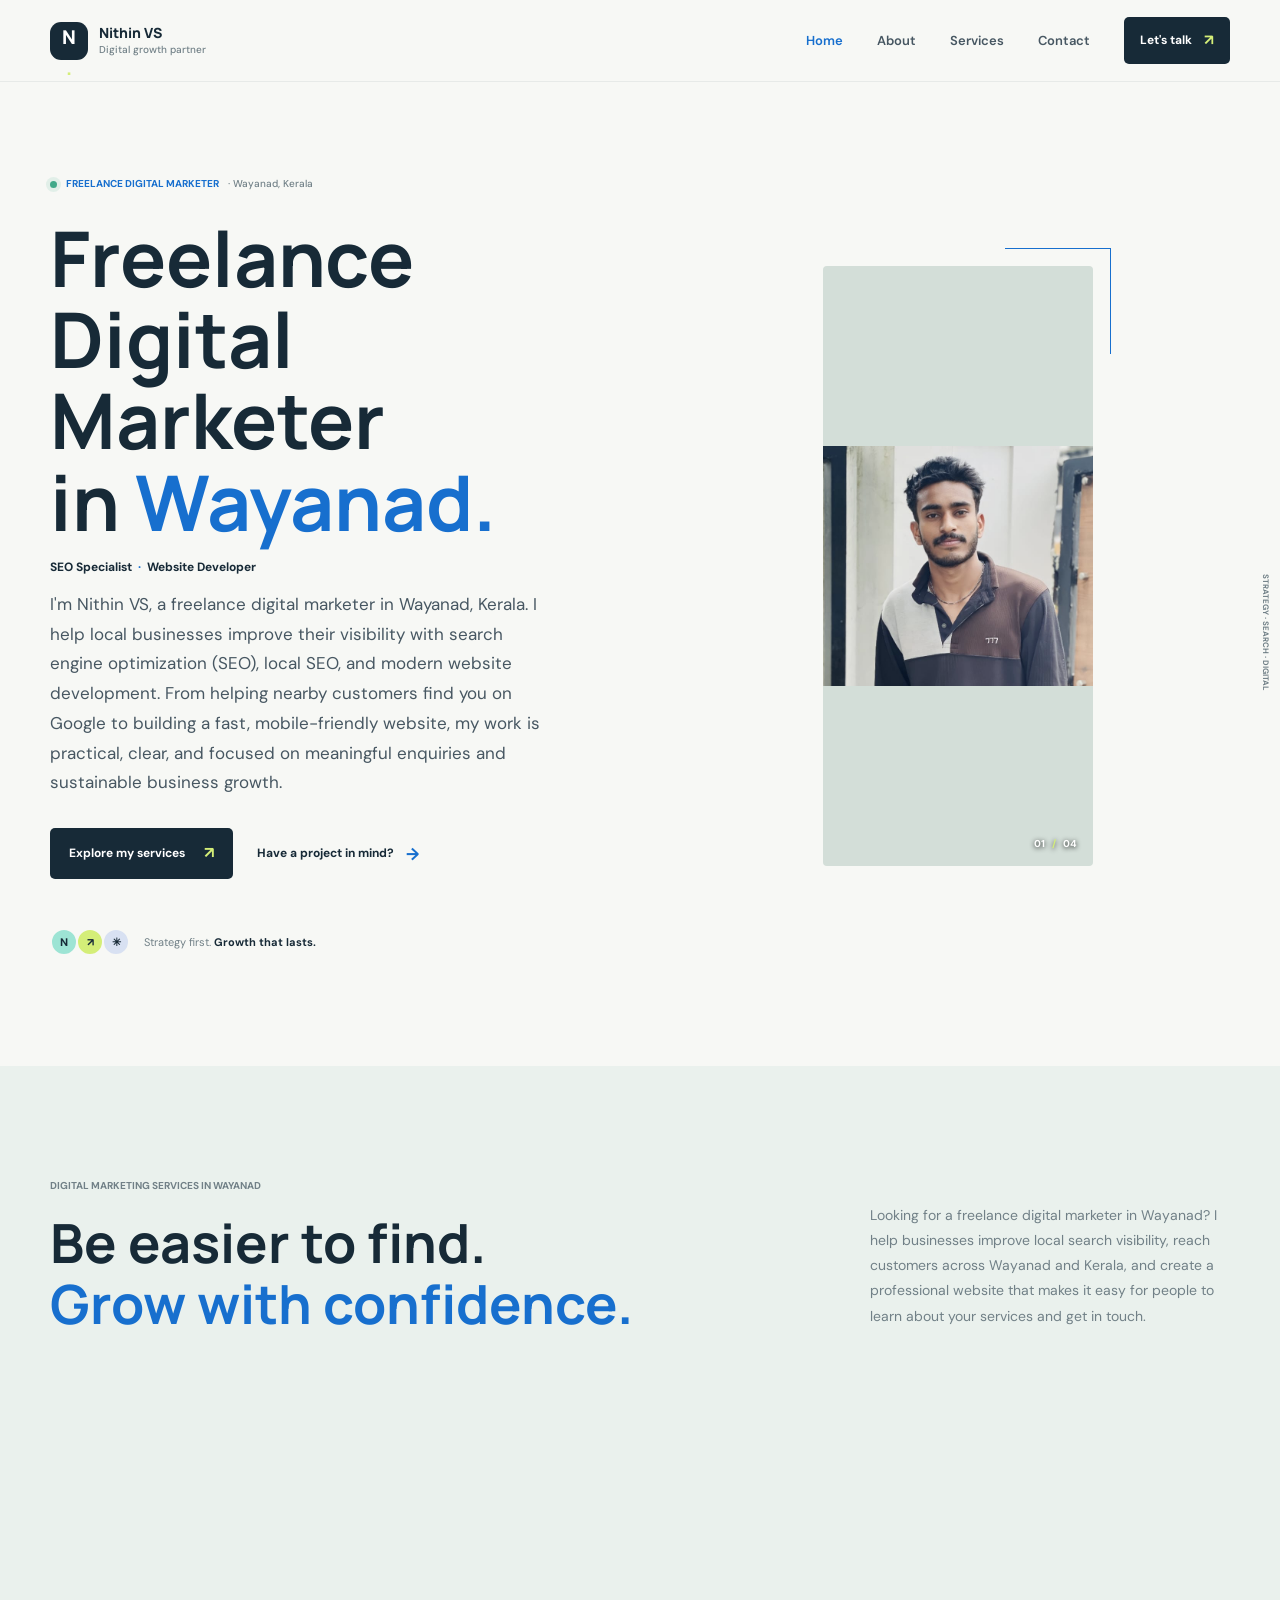
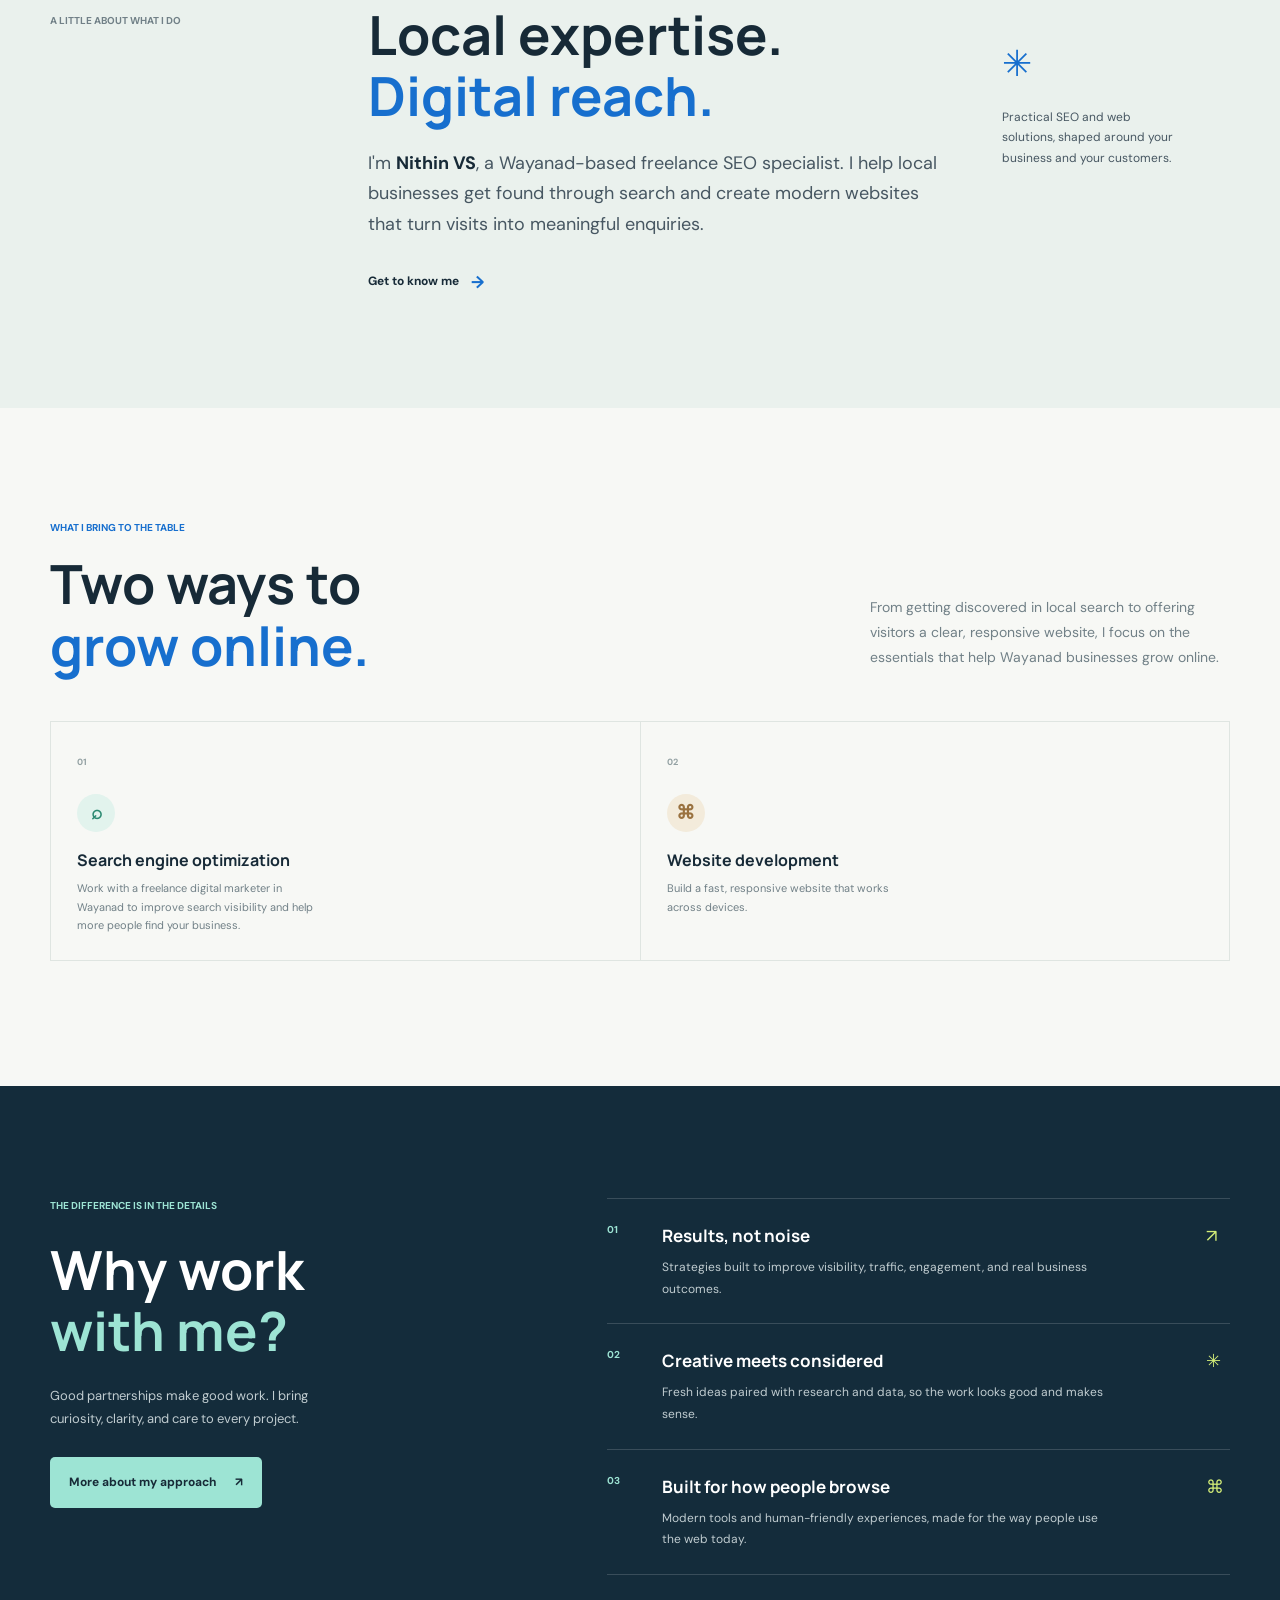
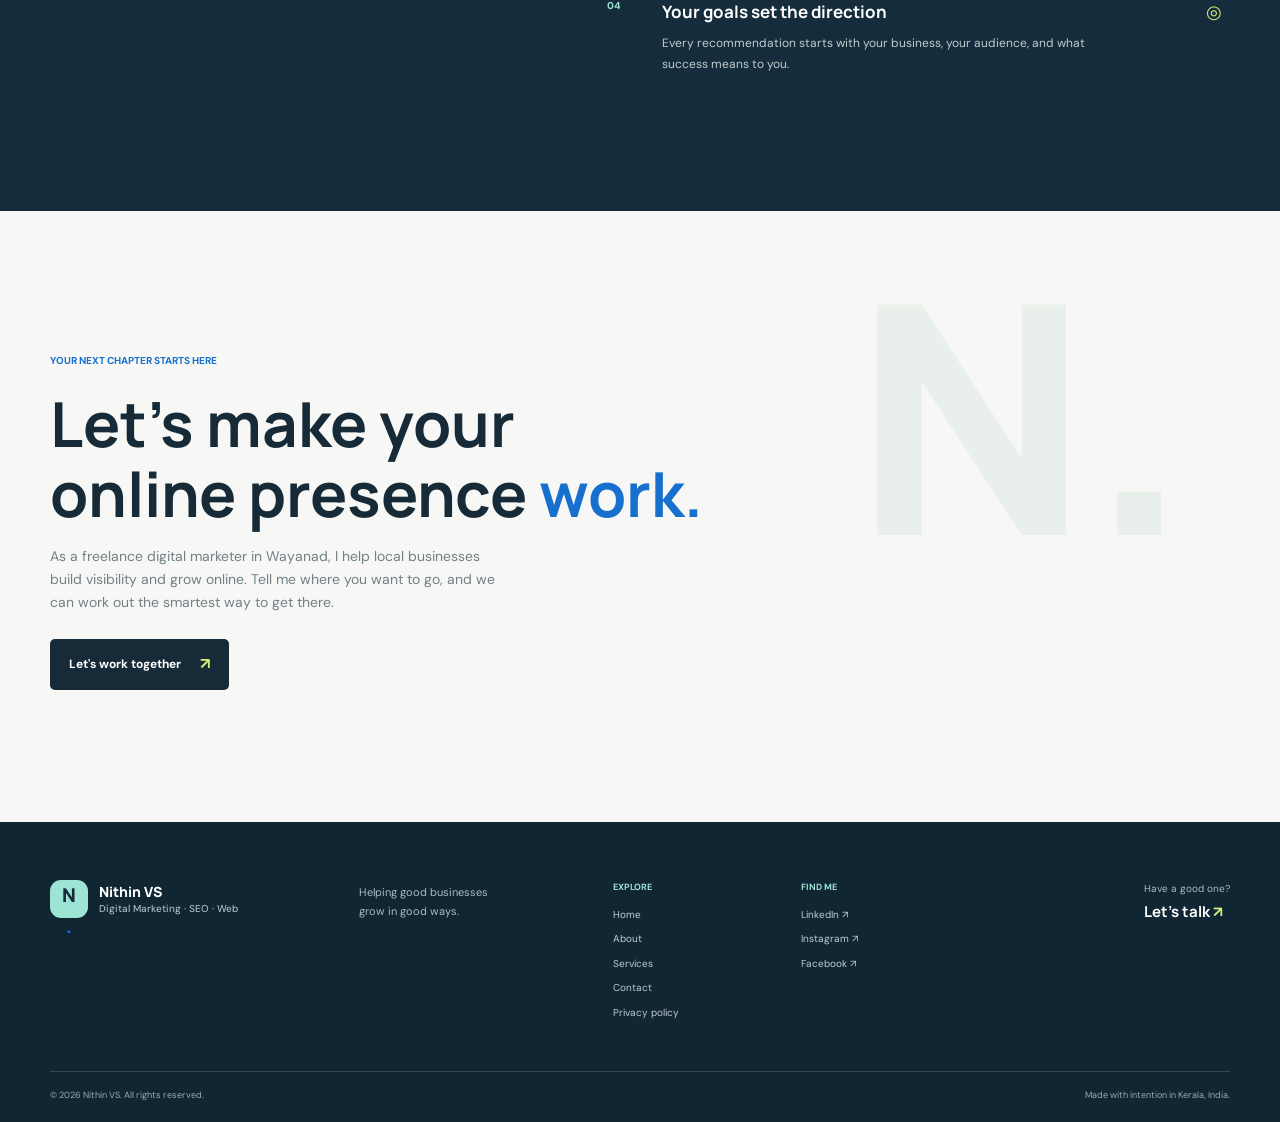
==== index.html @ 1320285b "Add files via upload" ====
<!doctype html>
<html lang="en">
<head>
  <meta name="google-site-verification" content="qTB7R3TXIHYe5iQnul20aMTaOvi-UaPKvjvcyQies5I" />
  <link rel="canonical" href="https://www.nithinvs.com/" />
  <!-- Google tag (gtag.js) -->
<script async src="https://www.googletagmanager.com/gtag/js?id=G-806REWBB2K"></script>
<script>
  window.dataLayer = window.dataLayer || [];
  function gtag(){dataLayer.push(arguments);}
  gtag('js', new Date());

  gtag('config', 'G-806REWBB2K');
</script>
  <meta charset="utf-8">
  <meta name="viewport" content="width=device-width, initial-scale=1">
  <meta name="theme-color" content="#f7f8f5">
  <meta name="description" content="Freelance Digital Marketer in Wayanad, Kerala. Nithin VS helps local businesses grow with SEO, local SEO, and modern website development.">
  <title>Freelance Digital Marketer in Wayanad | Nithin VS</title>
  <meta property="og:type" content="website">
  <meta property="og:title" content="Freelance Digital Marketer in Wayanad | Nithin VS">
  <meta property="og:description" content="SEO, local SEO, and modern website development for businesses in Wayanad, Kerala.">
  <meta property="og:url" content="https://www.nithinvs.com/">
  <link rel="sitemap" type="application/xml" title="Sitemap" href="sitemap.xml">
  <link rel="preconnect" href="https://fonts.googleapis.com">
  <link rel="preconnect" href="https://fonts.gstatic.com" crossorigin>
  <link href="https://fonts.googleapis.com/css2?family=DM+Sans:wght@400;500;600;700&family=Manrope:wght@400;500;600;700;800&display=swap" rel="stylesheet">
  <link rel="stylesheet" href="styles.css">
  <script src="script.js" defer></script>
  <script type="application/ld+json">
    {
      "@context": "https://schema.org",
      "@type": "Person",
      "name": "Nithin VS",
      "jobTitle": "Freelance Digital Marketer, SEO Specialist and Web Developer",
      "url": "https://www.nithinvs.com/",
      "areaServed": [
        {
          "@type": "AdministrativeArea",
          "name": "Wayanad, Kerala"
        },
        {
          "@type": "AdministrativeArea",
          "name": "Kerala"
        }
      ],
      "knowsAbout": [
        "Digital marketing",
        "Search engine optimization",
        "Local SEO",
        "Website development"
      ],
      "address": {
        "@type": "PostalAddress",
        "addressLocality": "Wayanad",
        "addressRegion": "Kerala",
        "addressCountry": "IN"
      }
    }
  </script>
</head>
<body>
  <a class="skip-link" href="#main">Skip to content</a>
  <header class="site-header">
    <a class="brand" href="index.html" aria-label="Nithin VS home"><span class="brand-mark">N<span>.</span></span><span class="brand-name">Nithin VS<small>Digital growth partner</small></span></a>
    <button class="menu-toggle" type="button" aria-expanded="false" aria-controls="primary-nav" aria-label="Open navigation"><span></span><span></span></button>
    <nav class="primary-nav" id="primary-nav" aria-label="Main navigation">
      <a href="index.html" aria-current="page">Home</a><a href="about.html">About</a><a href="services.html">Services</a><a href="contact.html">Contact</a>
      <a class="nav-cta" href="contact.html">Let's talk <span aria-hidden="true">↗</span></a>
    </nav>
  </header>

  <main id="main">
    <section class="hero page-wrap">
      <div class="hero-copy reveal">
        <p class="eyebrow"><span class="status-dot"></span> Freelance digital marketer <span class="eyebrow-location">· Wayanad, Kerala</span></p>
        <h1>Freelance<br>Digital Marketer<br>in <span class="accent-word">Wayanad.</span></h1>
        <p class="hero-specialty">SEO Specialist <span>·</span> Website Developer</p>
        <p class="hero-lede">I'm Nithin VS, a freelance digital marketer in Wayanad, Kerala. I help local businesses improve their visibility with search engine optimization (SEO), local SEO, and modern website development. From helping nearby customers find you on Google to building a fast, mobile-friendly website, my work is practical, clear, and focused on meaningful enquiries and sustainable business growth.</p>
        <div class="hero-actions"><a class="button button-dark" href="services.html">Explore my services <span aria-hidden="true">↗</span></a><a class="text-link" href="contact.html">Have a project in mind? <span aria-hidden="true">→</span></a></div>
        <div class="hero-proof"><div class="avatar-stack" aria-hidden="true"><span>N</span><span>↗</span><span>✳</span></div><p>Strategy first. <strong>Growth that lasts.</strong></p></div>
      </div>
      <div class="hero-visual reveal" aria-label="Portrait photograph of Nithin VS">
        <img src="image.nithin.1.jpeg" alt="Nithin VS, SEO specialist in Wayanad">
        <div class="visual-index">01 <span>/</span> 04</div>
      </div>
      <div class="hero-side-note" aria-hidden="true">STRATEGY · SEARCH · DIGITAL</div>
    </section>

    <section class="intro-section section-pad">
      <div class="page-wrap">
        <div class="section-heading reveal">
          <div>
            <p class="eyebrow eyebrow-dark">Digital marketing services in Wayanad</p>
            <h2>Be easier to find.<br><span class="accent-word">Grow with confidence.</span></h2>
          </div>
          <p>Looking for a freelance digital marketer in Wayanad? I help businesses improve local search visibility, reach customers across Wayanad and Kerala, and create a professional website that makes it easy for people to learn about your services and get in touch.</p>
        </div>
      </div>
    </section>

    <section class="intro-section section-pad">
      <div class="page-wrap intro-grid reveal"><p class="eyebrow eyebrow-dark">A little about what I do</p><div><h2>Local expertise.<br><span class="accent-word">Digital reach.</span></h2><p class="body-large">I'm <strong>Nithin VS</strong>, a Wayanad-based freelance SEO specialist. I help local businesses get found through search and create modern websites that turn visits into meaningful enquiries.</p><a class="text-link" href="about.html">Get to know me <span aria-hidden="true">→</span></a></div><div class="intro-aside"><span class="aside-symbol" aria-hidden="true">✳</span><p>Practical SEO and web solutions, shaped around your business and your customers.</p></div></div>
    </section>

    <section class="expertise-section section-pad page-wrap">
      <div class="section-heading reveal"><div><p class="eyebrow">What I bring to the table</p><h2>Two ways to<br><span class="accent-word">grow online.</span></h2></div><p>From getting discovered in local search to offering visitors a clear, responsive website, I focus on the essentials that help Wayanad businesses grow online.</p></div>
      <div class="expertise-grid">
        <a class="expertise-card reveal" href="services.html#seo"><span class="card-number">01</span><span class="service-icon icon-search" aria-hidden="true">⌕</span><h3>Search engine optimization</h3><p>Work with a freelance digital marketer in Wayanad to improve search visibility and help more people find your business.</p><span class="card-arrow" aria-hidden="true">↗</span></a>
        <a class="expertise-card reveal" href="services.html#web-development"><span class="card-number">02</span><span class="service-icon icon-web" aria-hidden="true">⌘</span><h3>Website development</h3><p>Build a fast, responsive website that works across devices.</p><span class="card-arrow" aria-hidden="true">↗</span></a>
      </div>
    </section>

    <section class="approach-band section-pad"><div class="page-wrap approach-grid"><div class="approach-intro reveal"><p class="eyebrow eyebrow-light">The difference is in the details</p><h2>Why work<br><span>with me?</span></h2><p>Good partnerships make good work. I bring curiosity, clarity, and care to every project.</p><a class="button button-light" href="about.html">More about my approach <span aria-hidden="true">↗</span></a></div><div class="values-list"><article class="value-row reveal"><span class="value-marker">01</span><div><h3>Results, not noise</h3><p>Strategies built to improve visibility, traffic, engagement, and real business outcomes.</p></div><span class="value-spark" aria-hidden="true">↗</span></article><article class="value-row reveal"><span class="value-marker">02</span><div><h3>Creative meets considered</h3><p>Fresh ideas paired with research and data, so the work looks good and makes sense.</p></div><span class="value-spark" aria-hidden="true">✳</span></article><article class="value-row reveal"><span class="value-marker">03</span><div><h3>Built for how people browse</h3><p>Modern tools and human-friendly experiences, made for the way people use the web today.</p></div><span class="value-spark" aria-hidden="true">⌘</span></article><article class="value-row reveal"><span class="value-marker">04</span><div><h3>Your goals set the direction</h3><p>Every recommendation starts with your business, your audience, and what success means to you.</p></div><span class="value-spark" aria-hidden="true">◎</span></article></div></div></section>

    <section class="closing-cta section-pad"><div class="page-wrap closing-inner reveal"><p class="eyebrow">Your next chapter starts here</p><h2>Let's make your<br>online presence <span class="accent-word">work.</span></h2><p>As a freelance digital marketer in Wayanad, I help local businesses build visibility and grow online. Tell me where you want to go, and we can work out the smartest way to get there.</p><a class="button button-dark" href="contact.html">Let's work together <span aria-hidden="true">↗</span></a><span class="cta-decoration" aria-hidden="true">N.</span></div></section>
  </main>

  <footer class="site-footer"><div class="page-wrap footer-main"><a class="brand brand-footer" href="index.html"><span class="brand-mark">N<span>.</span></span><span class="brand-name">Nithin VS<small>Digital Marketing · SEO · Web</small></span></a><p class="footer-note">Helping good businesses<br>grow in good ways.</p><div class="footer-links"><span class="footer-label">Explore</span><a href="index.html">Home</a><a href="about.html">About</a><a href="services.html">Services</a><a href="contact.html">Contact</a><a href="privacy.html">Privacy policy</a></div><div class="footer-links"><span class="footer-label">Find me</span><a href="https://www.linkedin.com/in/nithin-vs-/" target="_blank" rel="noopener noreferrer">LinkedIn ↗</a><a href="https://www.instagram.com/" target="_blank" rel="noopener noreferrer">Instagram ↗</a><a href="https://www.facebook.com/" target="_blank" rel="noopener noreferrer">Facebook ↗</a></div><a class="footer-contact" href="contact.html">Have a good one?<br><strong>Let's talk <span aria-hidden="true">↗</span></strong></a></div><div class="page-wrap footer-bottom"><span>© 2026 Nithin VS. All rights reserved.</span><span>Made with intention in Kerala, India.</span></div></footer>
</body>
</html>
---- styles.css ----
:root {
  color-scheme: light;
  --ink: #172a37;
  --ink-soft: #475762;
  --muted: #718087;
  --paper: #f7f8f5;
  --white: #fff;
  --line: #dfe5e1;
  --blue: #176fce;
  --cyan: #9de4d4;
  --lime: #d4ee78;
  --navy: #142c3b;
  --font-display: 'Manrope', 'DM Sans', sans-serif;
  --font-body: 'DM Sans', 'Manrope', sans-serif;
  --wrap: 1180px;
}

* { box-sizing: border-box; }
html { scroll-behavior: smooth; scroll-padding-top: 88px; }
body { margin: 0; background: var(--paper); color: var(--ink); font-family: var(--font-body); font-size: 16px; line-height: 1.65; -webkit-font-smoothing: antialiased; }
body, button, input, select, textarea { font-family: var(--font-body); }
img { display: block; max-width: 100%; }
a { color: inherit; text-decoration: none; }
button, input, select, textarea { font: inherit; }
::selection { background: var(--cyan); color: var(--ink); }
.page-wrap { width: min(var(--wrap), calc(100% - 64px)); margin-inline: auto; }
.section-pad { padding-block: 112px; }
.skip-link { position: absolute; z-index: 20; left: 16px; top: -60px; padding: 10px 14px; background: var(--ink); color: var(--white); }
.skip-link:focus { top: 12px; }

.site-header { height: 82px; padding-inline: max(32px, calc((100vw - var(--wrap)) / 2)); display: flex; align-items: center; justify-content: space-between; position: sticky; inset-block-start: 0; z-index: 10; background: rgb(247 248 245 / 94%); border-bottom: 1px solid rgb(23 42 55 / 7%); backdrop-filter: blur(14px); }
.brand { display: inline-flex; align-items: center; gap: 11px; }
.brand-mark { width: 38px; height: 38px; display: grid; place-items: center; border-radius: 11px; background: var(--ink); color: var(--white); font-family: var(--font-display); font-size: 19px; font-weight: 800; letter-spacing: 0; }
.brand-mark span { color: var(--lime); }
.brand-name { display: grid; font-family: var(--font-display); font-weight: 800; font-size: 14px; line-height: 1.35; }
.brand-name small { color: var(--muted); font-family: var(--font-body); font-size: 10px; font-weight: 500; }
.primary-nav { display: flex; align-items: center; gap: 34px; }
.primary-nav > a:not(.nav-cta) { font-size: 13px; font-weight: 600; color: var(--ink-soft); transition: color .2s ease; }
.primary-nav > a:not(.nav-cta):hover, .primary-nav > a[aria-current="page"] { color: var(--blue); }
.nav-cta { display: inline-flex; align-items: center; gap: 12px; padding: 11px 16px; color: var(--white); background: var(--ink); border-radius: 5px; font-size: 12px; font-weight: 700; transition: background .2s ease, transform .2s ease; }
.nav-cta:hover, .button-dark:hover { background: #245471; transform: translateY(-2px); }
.nav-cta span { color: var(--lime); font-size: 15px; }
.menu-toggle { display: none; }

.hero { min-height: 650px; padding-block: 72px 88px; position: relative; display: grid; grid-template-columns: 1.03fr .97fr; align-items: center; gap: 58px; }
.hero-copy { padding-block: 22px; }
.hero-copy h1 .accent-word { display: inline-block; }
.eyebrow { margin: 0 0 24px; display: flex; align-items: center; gap: 9px; color: var(--blue); font-size: 10px; font-weight: 700; text-transform: uppercase; letter-spacing: 0; }
.eyebrow-dark { color: var(--muted); }
.eyebrow-light { color: var(--cyan); }
.status-dot { display: inline-block; width: 7px; height: 7px; border-radius: 50%; background: #41a989; box-shadow: 0 0 0 4px rgb(65 169 137 / 12%); }
.eyebrow-location { color: var(--muted); font-weight: 500; text-transform: none; }
.hero-specialty { margin: -10px 0 12px; color: var(--ink); font-size: 12px; font-weight: 700; }
.hero-specialty span { padding-inline: 3px; color: var(--blue); }
h1, h2, h3, h4, p { margin-top: 0; }
h1, h2, h3 { font-family: var(--font-display); letter-spacing: 0; }
h1 { max-width: 650px; margin-bottom: 26px; font-size: clamp(52px, 6vw, 82px); font-weight: 700; line-height: 1.06; }
.accent-word { color: var(--blue); }
.hero-lede { max-width: 490px; margin-bottom: 30px; color: var(--ink-soft); font-size: 17px; line-height: 1.75; }
.hero-actions { display: flex; align-items: center; flex-wrap: wrap; gap: 24px; }
.button { display: inline-flex; min-height: 51px; padding: 0 19px; justify-content: center; align-items: center; gap: 19px; border: 0; border-radius: 5px; font-size: 12px; font-weight: 700; transition: background .2s ease, color .2s ease, transform .2s ease; cursor: pointer; }
.button-dark { color: var(--white); background: var(--ink); }
.button-dark span { color: var(--lime); font-size: 16px; }
.button-light { color: var(--ink); background: var(--cyan); }
.button-light:hover { background: var(--white); transform: translateY(-2px); }
.text-link { display: inline-flex; gap: 12px; align-items: center; color: var(--ink); font-size: 12px; font-weight: 700; }
.text-link span { color: var(--blue); font-size: 17px; transition: transform .2s ease; }
.text-link:hover span { transform: translateX(4px); }
.hero-proof { margin-top: 49px; display: flex; align-items: center; gap: 14px; }
.avatar-stack { display: flex; padding-left: 2px; }
.avatar-stack span { width: 28px; height: 28px; margin-left: -2px; display: grid; place-items: center; border: 2px solid var(--paper); border-radius: 50%; background: var(--cyan); color: var(--ink); font-size: 11px; font-weight: 800; }
.avatar-stack span:nth-child(2) { background: var(--lime); }
.avatar-stack span:nth-child(3) { background: #d8e1f2; }
.hero-proof p { margin: 0; color: var(--muted); font-size: 11px; }
.hero-proof strong { color: var(--ink); }
.hero-visual { width: min(100%, 270px); aspect-ratio: 9 / 20; justify-self: center; position: relative; overflow: visible; border-radius: 4px; background: #d3ded8; }
.hero-visual::before { content: ''; position: absolute; z-index: 1; top: -18px; right: -18px; width: 105px; height: 105px; border-top: 1px solid var(--blue); border-right: 1px solid var(--blue); }
.hero-visual img { width: 100%; height: 100%; object-fit: contain; object-position: center; border-radius: 4px; filter: saturate(.78); }
.visual-label { position: absolute; left: -27px; bottom: 36px; display: flex; align-items: center; gap: 13px; padding: 16px 19px; background: var(--white); box-shadow: 0 12px 32px rgb(23 42 55 / 10%); font-size: 11px; font-weight: 600; line-height: 1.45; }
.label-icon { width: 31px; height: 31px; display: grid; place-items: center; background: var(--lime); border-radius: 50%; color: var(--ink); font-size: 18px; }
.visual-index { position: absolute; right: 16px; bottom: 14px; color: var(--white); font-size: 10px; font-weight: 700; text-shadow: 0 1px 5px #000; }
.visual-index span { padding-inline: 5px; color: var(--lime); }
.hero-side-note { position: absolute; right: -35px; top: 50%; transform: translate(100%, -50%) rotate(90deg); transform-origin: left center; color: var(--muted); font-size: 8px; font-weight: 700; letter-spacing: 0; }
.intro-section { background: #eaf1ed; }
.intro-grid { display: grid; grid-template-columns: .75fr 1.65fr .65fr; gap: 54px; align-items: start; }
.intro-grid .eyebrow { margin-top: 9px; }
.intro-grid h2, .section-heading h2, .approach-intro h2, .closing-inner h2, .skills-intro h2, .contact-details h2 { margin-bottom: 21px; font-size: clamp(34px, 4.3vw, 54px); font-weight: 700; line-height: 1.14; }
.body-large { max-width: 630px; color: var(--ink-soft); font-size: 18px; line-height: 1.7; }
.body-large strong { color: var(--ink); }
.intro-grid .text-link { margin-top: 10px; }
.intro-aside { padding-top: 30px; }
.aside-symbol { color: var(--blue); font-size: 36px; }
.intro-aside p { max-width: 180px; margin-top: 14px; color: var(--ink-soft); font-size: 12px; line-height: 1.7; }
.expertise-section { padding-block: 112px 125px; }
.section-heading { margin-bottom: 45px; display: flex; justify-content: space-between; align-items: end; gap: 40px; }
.section-heading .eyebrow { margin-bottom: 17px; }
.section-heading h2 { margin-bottom: 0; }
.section-heading > p { max-width: 360px; margin: 0 0 6px; color: var(--muted); font-size: 14px; line-height: 1.8; }
.expertise-grid { display: grid; grid-template-columns: repeat(2, 1fr); border-top: 1px solid var(--line); border-left: 1px solid var(--line); }
.expertise-card { min-height: 230px; padding: 25px 26px; position: relative; border-right: 1px solid var(--line); border-bottom: 1px solid var(--line); transition: background .22s ease, transform .22s ease; }
.expertise-card:hover { z-index: 1; background: var(--white); transform: translateY(-3px); }
.card-number, .service-detail-number { color: #93a1a3; font-size: 9px; font-weight: 700; }
.service-icon { width: 38px; height: 38px; display: grid; place-items: center; border-radius: 50%; font-size: 19px; font-weight: 600; }
.expertise-card .service-icon { margin-top: 20px; }
.icon-chart { background: #e1edfb; color: #286bbc; }
.icon-search { background: #e2f3ed; color: #2c8a72; }
.icon-web { background: #f3ebdb; color: #9a7240; }
.icon-social { background: #f5e8e1; color: #c86b48; }
.icon-content { background: #eae7f4; color: #6e61a1; }
.icon-brand { background: #eaf0d7; color: #658035; }
.expertise-card h3 { margin: 15px 0 6px; font-size: 16px; }
.expertise-card p { max-width: 240px; margin: 0; color: var(--muted); font-size: 11px; line-height: 1.7; }
.card-arrow { position: absolute; right: 24px; bottom: 22px; color: var(--blue); font-size: 16px; opacity: 0; transition: opacity .2s ease, transform .2s ease; }
.expertise-card:hover .card-arrow { opacity: 1; transform: translate(2px, -2px); }

.approach-band { background: var(--navy); color: var(--white); }
.approach-grid { display: grid; grid-template-columns: .83fr 1.17fr; gap: 115px; }
.approach-intro { align-self: start; position: sticky; top: 125px; }
.approach-intro h2 { margin-bottom: 22px; }
.approach-intro h2 span { color: var(--cyan); }
.approach-intro > p:not(.eyebrow) { max-width: 310px; margin-bottom: 27px; color: #c0ccd0; font-size: 13px; line-height: 1.8; }
.value-row { min-height: 124px; display: grid; grid-template-columns: 39px 1fr 24px; gap: 16px; align-items: start; padding-block: 23px; border-top: 1px solid rgb(255 255 255 / 16%); }
.value-marker { color: var(--cyan); font-size: 10px; font-weight: 700; }
.value-row h3 { margin: 0 0 7px; font-size: 17px; }
.value-row p { max-width: 450px; margin: 0; color: #c0ccd0; font-size: 12px; line-height: 1.8; }
.value-spark { color: var(--lime); font-size: 18px; }
.closing-cta { overflow: hidden; }
.closing-inner { position: relative; padding-block: 30px 20px; }
.closing-inner .eyebrow { margin-bottom: 19px; }
.closing-inner h2 { margin-bottom: 15px; font-size: clamp(40px, 5vw, 62px); }
.closing-inner > p:not(.eyebrow) { max-width: 460px; margin-bottom: 25px; color: var(--muted); font-size: 14px; }
.cta-decoration { position: absolute; top: -70px; right: 40px; color: #e9efea; font-family: var(--font-display); font-size: clamp(160px, 26vw, 320px); font-weight: 800; line-height: 1; pointer-events: none; }
.closing-inner > *:not(.cta-decoration) { position: relative; z-index: 1; }

.page-hero { min-height: 398px; padding-block: 92px 82px; display: flex; align-items: center; justify-content: space-between; }
.page-hero-copy { max-width: 720px; }
.page-hero h1 { margin-bottom: 21px; font-size: clamp(48px, 6vw, 74px); }
.page-hero .hero-lede { max-width: 575px; margin-bottom: 0; font-size: 16px; }
.page-hero-stamp { width: 176px; height: 176px; flex: 0 0 176px; margin-right: 48px; display: flex; flex-direction: column; align-items: center; justify-content: center; border: 1px solid #c5d2ce; border-radius: 50%; transform: rotate(5deg); }
.page-hero-stamp > span { color: var(--blue); font-size: 23px; }
.page-hero-stamp p { margin: 9px 0 0; color: var(--muted); font-size: 11px; line-height: 1.5; text-align: center; }
.page-hero-stamp strong { color: var(--ink); }
.about-story { background: #eaf1ed; }
.story-grid { display: grid; grid-template-columns: .7fr 1.5fr .8fr; gap: 55px; align-items: start; }
.story-grid > .eyebrow { margin-top: 10px; }
.story-copy h2 { margin-bottom: 22px; font-size: 37px; }
.story-copy .body-large { font-size: 17px; }
.story-copy > p:not(.body-large) { max-width: 600px; color: var(--ink-soft); font-size: 14px; line-height: 1.9; }
.story-copy .text-link { margin-top: 5px; }
.story-aside { margin-top: 45px; padding: 27px 24px 23px; background: var(--white); }
.aside-quote-mark { color: var(--blue); font-family: var(--font-display); font-size: 42px; line-height: 1; }
.story-aside p { margin: 7px 0 18px; font-family: var(--font-display); font-size: 16px; font-weight: 600; line-height: 1.6; }
.aside-signoff { color: var(--ink); font-size: 10px; font-weight: 700; }
.aside-signoff span { color: var(--muted); font-weight: 400; }
.skills-grid { display: grid; grid-template-columns: .75fr 1.25fr; gap: 100px; }
.skills-intro h2 { font-size: clamp(36px, 4vw, 49px); }
.skills-intro > p:last-child { max-width: 270px; color: var(--muted); font-size: 13px; }
.skill-row { margin-bottom: 21px; }
.skill-row > div:first-child { margin-bottom: 8px; display: flex; justify-content: space-between; gap: 16px; font-size: 12px; font-weight: 700; }
.skill-row > div:first-child span:last-child { color: var(--muted); font-size: 9px; font-weight: 500; text-transform: uppercase; }
.skill-track { height: 5px; overflow: hidden; background: #e4e9e5; border-radius: 5px; }
.skill-track span { width: var(--skill); height: 100%; display: block; background: linear-gradient(90deg, var(--blue), #5aa8c8); border-radius: inherit; transform-origin: left; animation: grow-bar .9s ease-out both; }
.process-section { padding-top: 25px; }
.process-grid { display: grid; grid-template-columns: repeat(4, 1fr); border-top: 1px solid var(--line); }
.process-step { padding: 23px 24px 10px 0; position: relative; }
.process-step + .process-step { padding-left: 23px; border-left: 1px solid var(--line); }
.process-step > span { color: var(--blue); font-size: 10px; font-weight: 700; }
.process-icon { width: 42px; height: 42px; margin-block: 23px 18px; display: grid; place-items: center; background: #e8f1ed; border-radius: 50%; color: var(--blue); font-size: 20px; }
.process-step h3 { margin-bottom: 8px; font-size: 17px; }
.process-step p { max-width: 230px; margin: 0; color: var(--muted); font-size: 11px; line-height: 1.8; }

.services-list { background: #f0f3ef; }
.service-detail { min-height: 265px; padding: 27px 0 32px; display: grid; grid-template-columns: .52fr 1fr .86fr; gap: 48px; border-top: 1px solid #d7dfda; scroll-margin-top: 95px; }
.service-detail:last-child { border-bottom: 1px solid #d7dfda; }
.service-detail-top { display: flex; align-items: flex-start; gap: 20px; }
.service-detail-top .service-icon { width: 47px; height: 47px; font-size: 23px; }
.service-detail-number { margin-top: 15px; }
.service-detail-copy h3 { margin: 0 0 13px; font-size: 25px; line-height: 1.25; }
.service-detail-copy p { max-width: 430px; margin-bottom: 17px; color: var(--ink-soft); font-size: 12px; line-height: 1.8; }
.service-detail-copy .text-link { font-size: 11px; }
.service-detail-list h4 { margin: 4px 0 13px; font-size: 11px; }
.service-detail-list ul { margin: 0; padding: 0; display: grid; grid-template-columns: 1fr 1fr; gap: 8px 15px; list-style: none; }
.service-detail-list li { color: var(--ink-soft); font-size: 10px; }
.service-detail-list li::before { content: '+'; margin-right: 7px; color: var(--blue); font-size: 12px; }

.contact-hero { min-height: 374px; }
.contact-grid { display: grid; grid-template-columns: .78fr 1.22fr; gap: 105px; align-items: start; }
.contact-details h2 { font-size: clamp(36px, 4.2vw, 50px); }
.contact-intro { max-width: 370px; margin-bottom: 32px; color: var(--muted); font-size: 13px; }
.contact-item { margin-bottom: 18px; display: flex; gap: 13px; align-items: center; }
.contact-item-icon { width: 36px; height: 36px; flex: 0 0 36px; display: grid; place-items: center; background: #e7f0ec; border-radius: 50%; color: var(--blue); font-size: 15px; }
.contact-item > div { display: grid; gap: 1px; }
.contact-item > div > span { color: var(--muted); font-size: 9px; text-transform: uppercase; }
.contact-item a, .contact-item p { margin: 0; font-size: 12px; font-weight: 600; }
.contact-item a:hover { color: var(--blue); }
.contact-placeholder-note { max-width: 300px; margin-top: 25px; color: var(--muted); font-size: 10px; line-height: 1.6; }
.contact-form { padding: 31px 33px 28px; background: var(--white); border: 1px solid #e9edeb; box-shadow: 0 14px 44px rgb(23 42 55 / 5%); }
.form-heading { margin-bottom: 21px; display: flex; justify-content: space-between; align-items: center; }
.form-heading .eyebrow { margin: 0; }
.form-step { color: var(--muted); font-size: 10px; font-weight: 700; }
.form-step span { color: var(--blue); }
.form-row { margin-bottom: 15px; }
.form-row label { margin-bottom: 6px; display: block; font-size: 11px; font-weight: 700; }
.form-row label span { color: var(--muted); font-weight: 400; }
.form-row input, .form-row select, .form-row textarea { width: 100%; min-height: 43px; padding: 10px 12px; border: 1px solid #dce3df; border-radius: 3px; outline: none; background: #fcfdfb; color: var(--ink); font-size: 11px; transition: border .18s ease, box-shadow .18s ease; }
.form-row textarea { min-height: 98px; resize: vertical; }
.form-row input::placeholder, .form-row textarea::placeholder { color: #9aa5a6; }
.form-row input:focus, .form-row select:focus, .form-row textarea:focus { border-color: var(--blue); box-shadow: 0 0 0 3px rgb(23 111 206 / 11%); }
.form-row [aria-invalid="true"] { border-color: #c84a45; }
.field-error { min-height: 0; display: block; color: #b33d38; font-size: 10px; }
.field-error:not(:empty) { min-height: 18px; padding-top: 3px; }
.form-submit { min-width: 163px; margin-top: 4px; }
.form-note { margin: 13px 0 0; color: var(--muted); font-size: 9px; }
.form-success { margin: 13px 0 0; padding: 10px 12px; background: #e6f3ec; color: #22674e; font-size: 11px; }
.form-success.is-error { background: #fbe9e7; color: #a3342e; }
.form-submit:disabled { cursor: wait; opacity: .7; }

.site-footer { padding-top: 58px; background: #102633; color: var(--white); }
.footer-main { padding-bottom: 50px; display: grid; grid-template-columns: 1.25fr 1fr .7fr .8fr 1fr; gap: 35px; align-items: start; }
.brand-footer .brand-mark { color: var(--ink); background: var(--cyan); }
.brand-footer .brand-mark span { color: var(--blue); }
.brand-footer .brand-name small { color: #aabac0; }
.footer-note { margin: 3px 0 0; color: #aabac0; font-size: 11px; line-height: 1.7; }
.footer-links { display: grid; gap: 8px; justify-items: start; }
.footer-label { margin-bottom: 4px; color: var(--cyan); font-size: 9px; font-weight: 700; text-transform: uppercase; }
.footer-links a { color: #c1cbd0; font-size: 10px; transition: color .2s ease; }
.footer-links a:hover { color: var(--white); }
.footer-contact { justify-self: end; color: #aabac0; font-size: 10px; line-height: 1.8; }
.footer-contact strong { color: var(--white); font-family: var(--font-display); font-size: 15px; }
.footer-contact strong span { color: var(--lime); }
.footer-bottom { padding-block: 16px 19px; display: flex; justify-content: space-between; gap: 20px; border-top: 1px solid rgb(255 255 255 / 14%); color: #9babb1; font-size: 9px; }

.policy-page { padding-top: 0; }
.policy-card { padding: clamp(24px, 3vw, 38px); background: var(--white); border: 1px solid #e7ece7; box-shadow: 0 14px 38px rgb(23 42 55 / 5%); }
.policy-section + .policy-section { margin-top: 24px; padding-top: 24px; border-top: 1px solid var(--line); }
.policy-section h2 { margin-bottom: 14px; font-size: clamp(22px, 2vw, 30px); }
.policy-section p, .policy-section li { color: var(--ink-soft); font-size: 15px; line-height: 1.8; }
.policy-section ul { margin: 12px 0 0; padding-left: 20px; }
.policy-section strong { color: var(--ink); }

.reveal.will-reveal { opacity: 0; transform: translateY(18px); transition: opacity .65s ease, transform .65s cubic-bezier(.2,.7,.2,1); }
.reveal.will-reveal.is-visible { opacity: 1; transform: translateY(0); }
@keyframes grow-bar { from { transform: scaleX(0); } to { transform: scaleX(1); } }

@media (prefers-reduced-motion: reduce) {
  *, *::before, *::after {
    animation-duration: 0.01ms !important;
    animation-iteration-count: 1 !important;
    transition-duration: 0.01ms !important;
    scroll-behavior: auto !important;
  }
}

@media (min-width: 1440px) { .hero { min-height: 700px; } }
@media (max-width: 1080px) {
  .hero { gap: 38px; }
  .hero-side-note { display: none; }
  .intro-grid, .story-grid { grid-template-columns: .6fr 1.4fr; gap: 35px; }
  .intro-aside, .story-aside { display: none; }
  .approach-grid { gap: 65px; }
  .service-detail { grid-template-columns: .45fr 1fr .85fr; gap: 28px; }
  .contact-grid { gap: 55px; }
  .footer-main { grid-template-columns: 1.2fr .9fr .7fr .8fr; }
  .footer-contact { display: none; }
}
@media (max-width: 760px) {
  .page-wrap { width: min(100% - 40px, var(--wrap)); }
  .section-pad { padding-block: 76px; }
  .site-header { height: 70px; padding-inline: 20px; }
  .menu-toggle { width: 42px; height: 42px; display: grid; place-content: center; gap: 5px; border: 1px solid var(--line); border-radius: 4px; background: transparent; cursor: pointer; }
  .menu-toggle span { width: 17px; height: 2px; background: var(--ink); transition: transform .2s ease; }
  .menu-toggle[aria-expanded="true"] span:first-child { transform: translateY(3.5px) rotate(45deg); }
  .menu-toggle[aria-expanded="true"] span:last-child { transform: translateY(-3.5px) rotate(-45deg); }
  .primary-nav { position: absolute; top: 69px; right: 0; left: 0; padding: 12px 20px 22px; display: none; align-items: stretch; gap: 0; background: var(--paper); border-bottom: 1px solid var(--line); box-shadow: 0 12px 20px rgb(23 42 55 / 6%); }
  .primary-nav.is-open { display: flex; flex-direction: column; }
  .primary-nav > a:not(.nav-cta) { padding: 12px 0; border-bottom: 1px solid var(--line); }
  .primary-nav .nav-cta { margin-top: 14px; justify-content: space-between; }
  .hero { min-height: unset; padding-block: 54px 76px; grid-template-columns: 1fr; gap: 34px; }
  h1 { font-size: clamp(48px, 12vw, 68px); }
  .hero-lede { font-size: 15px; }
  .hero-proof { margin-top: 33px; }
  .hero-visual { width: min(100%, 270px); margin: 0 auto; }
  .hero-visual::before { top: -10px; right: -10px; width: 65px; height: 65px; }
  .visual-label { left: -16px; bottom: 25px; }
  .intro-grid, .story-grid { grid-template-columns: 1fr; gap: 12px; }
  .intro-grid h2, .section-heading h2, .approach-intro h2, .closing-inner h2, .skills-intro h2, .contact-details h2 { font-size: 39px; }
  .body-large { font-size: 16px; }
  .intro-grid .eyebrow { margin: 0 0 10px; }
  .section-heading { margin-bottom: 31px; align-items: start; flex-direction: column; gap: 17px; }
  .section-heading > p { max-width: 440px; }
  .expertise-grid { grid-template-columns: repeat(2, 1fr); }
  .expertise-card { min-height: 207px; padding: 19px 16px; }
  .expertise-card h3 { font-size: 14px; }
  .expertise-card p { font-size: 10px; }
  .card-arrow { right: 14px; bottom: 14px; opacity: 1; }
  .approach-grid { grid-template-columns: 1fr; gap: 45px; }
  .approach-intro { position: static; }
  .approach-intro > p:not(.eyebrow) { max-width: 400px; }
  .value-row { grid-template-columns: 28px 1fr 20px; gap: 10px; }
  .value-row h3 { font-size: 15px; }
  .value-row p { font-size: 11px; }
  .cta-decoration { top: 28px; right: 0; font-size: 165px; }
  .page-hero { min-height: unset; padding-block: 68px 57px; align-items: flex-start; gap: 25px; }
  .page-hero h1 { font-size: clamp(45px, 10vw, 62px); }
  .page-hero-stamp { width: 108px; height: 108px; flex-basis: 108px; margin: 10px 3px 0 0; }
  .page-hero-stamp > span { font-size: 17px; }
  .page-hero-stamp p { margin-top: 3px; font-size: 9px; }
  .story-copy h2 { font-size: 32px; }
  .skills-grid { grid-template-columns: 1fr; gap: 35px; }
  .process-section { padding-top: 4px; }
  .process-grid { grid-template-columns: repeat(2, 1fr); }
  .process-step { min-height: 190px; padding: 18px 16px 18px 0; }
  .process-step + .process-step { padding-left: 16px; }
  .process-step:nth-child(3) { padding-left: 0; border-left: 0; border-top: 1px solid var(--line); }
  .process-step:nth-child(4) { border-top: 1px solid var(--line); }
  .process-icon { margin-block: 15px 12px; }
  .service-detail { grid-template-columns: 1fr; gap: 17px; padding-block: 24px 28px; }
  .service-detail-top { align-items: center; }
  .service-detail-top .service-icon { width: 39px; height: 39px; font-size: 19px; }
  .service-detail-number { margin-top: 0; }
  .service-detail-copy h3 { font-size: 23px; }
  .service-detail-list ul { max-width: 500px; }
  .contact-grid { grid-template-columns: 1fr; gap: 34px; }
  .contact-form { padding: 25px 22px; }
  .footer-main { grid-template-columns: 1fr 1fr; gap: 32px 25px; }
  .footer-note { justify-self: end; }
  .footer-bottom { flex-direction: column; gap: 4px; }
}
@media (max-width: 420px) {
  .page-wrap { width: calc(100% - 32px); }
  .site-header { padding-inline: 16px; }
  .hero-actions { align-items: flex-start; flex-direction: column; gap: 17px; }
  .eyebrow { flex-wrap: wrap; }
  .page-hero { flex-direction: column; }
  .page-hero-stamp { display: none; }
  .expertise-card { min-height: 217px; }
  .footer-main { grid-template-columns: 1fr 1fr; gap: 27px 18px; }
  .brand-footer { grid-column: 1 / -1; }
  .footer-note { justify-self: start; }
}
@media (prefers-reduced-motion: reduce) {
  *, *::before, *::after { scroll-behavior: auto !important; animation-duration: .01ms !important; animation-iteration-count: 1 !important; transition-duration: .01ms !important; }
}
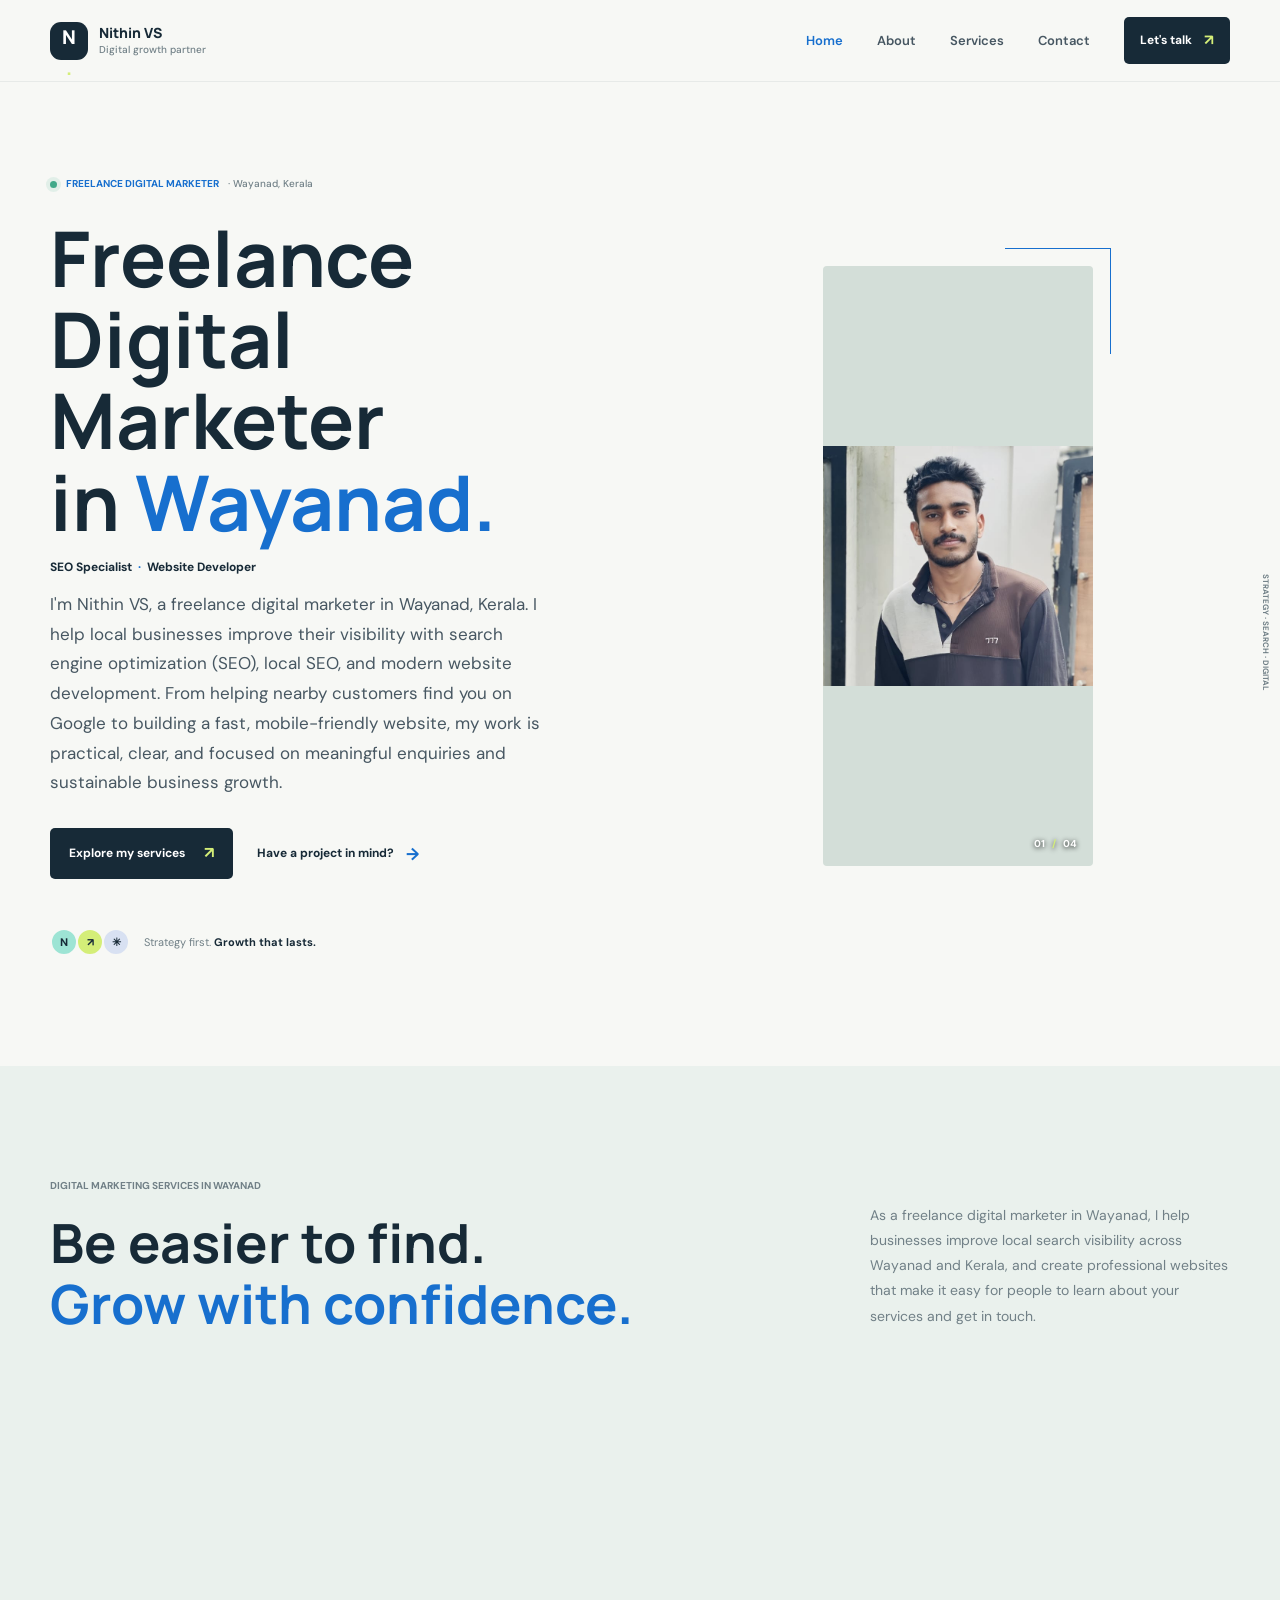
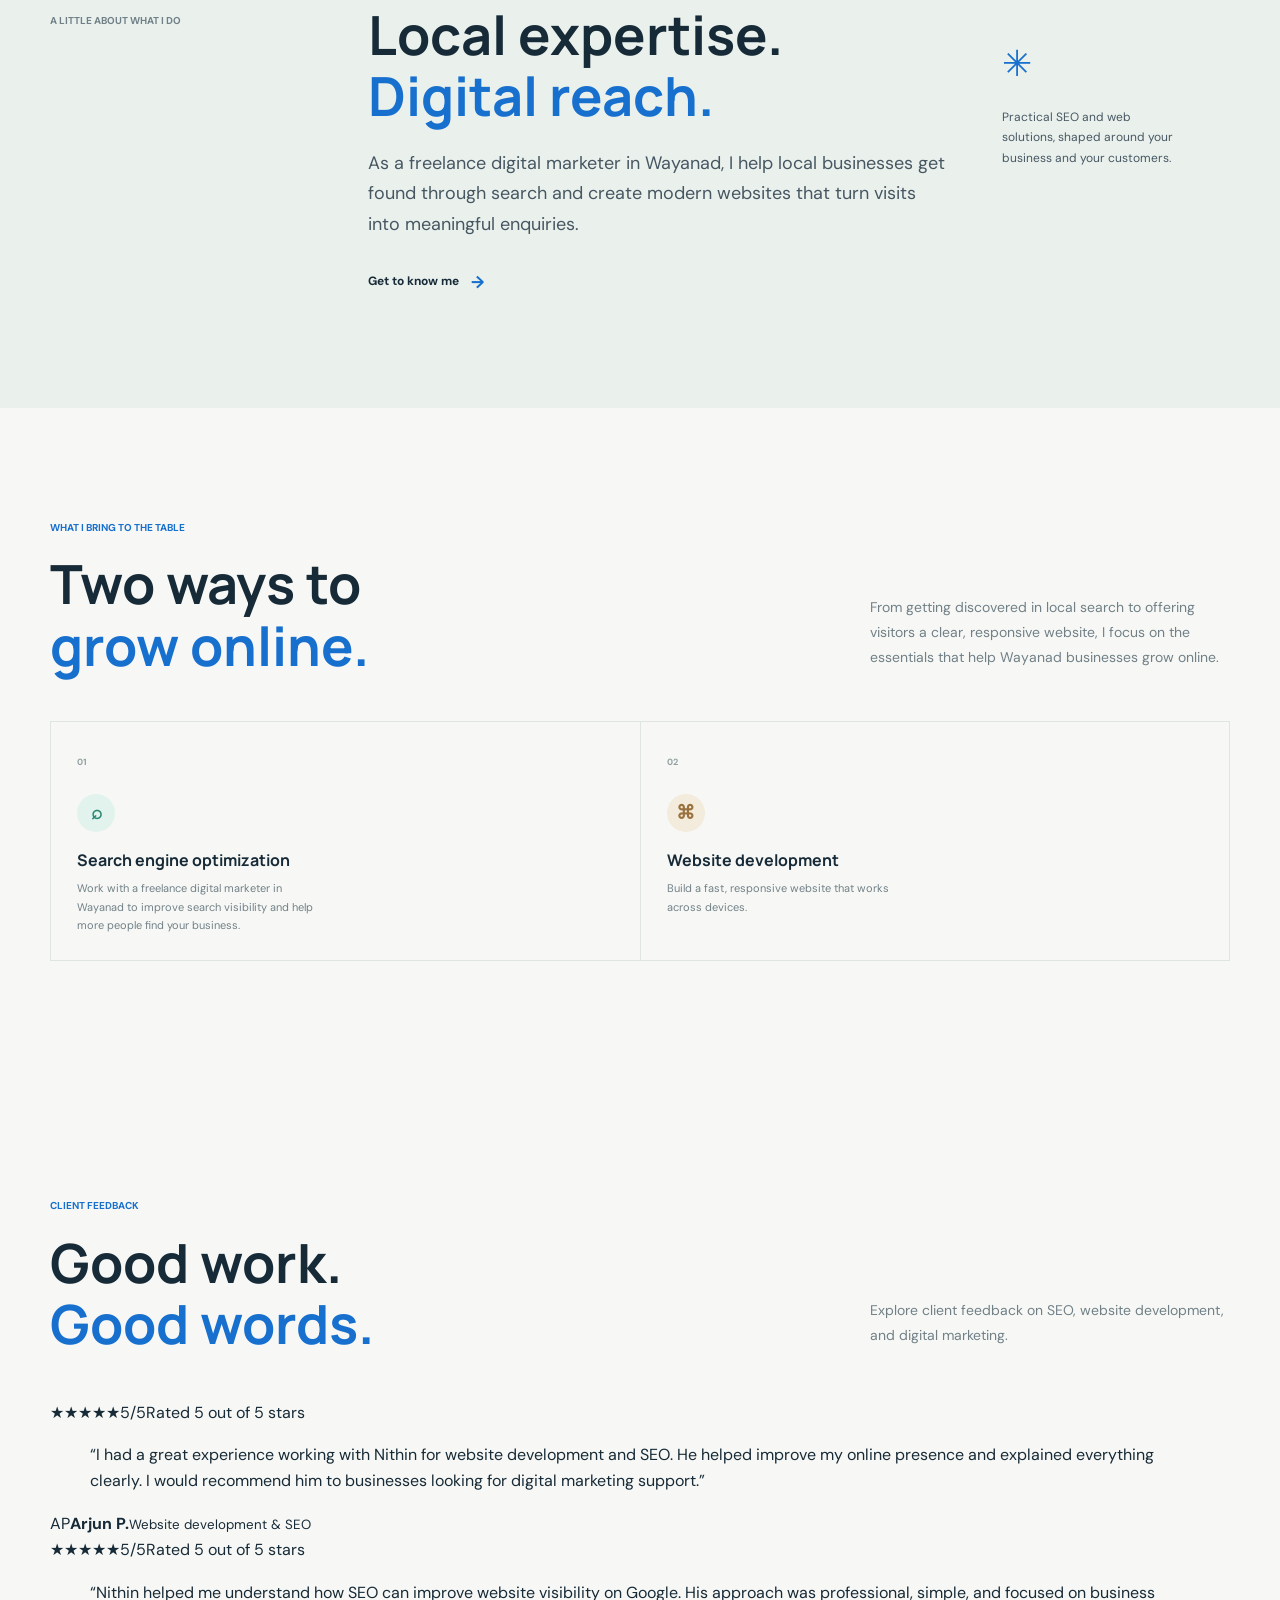
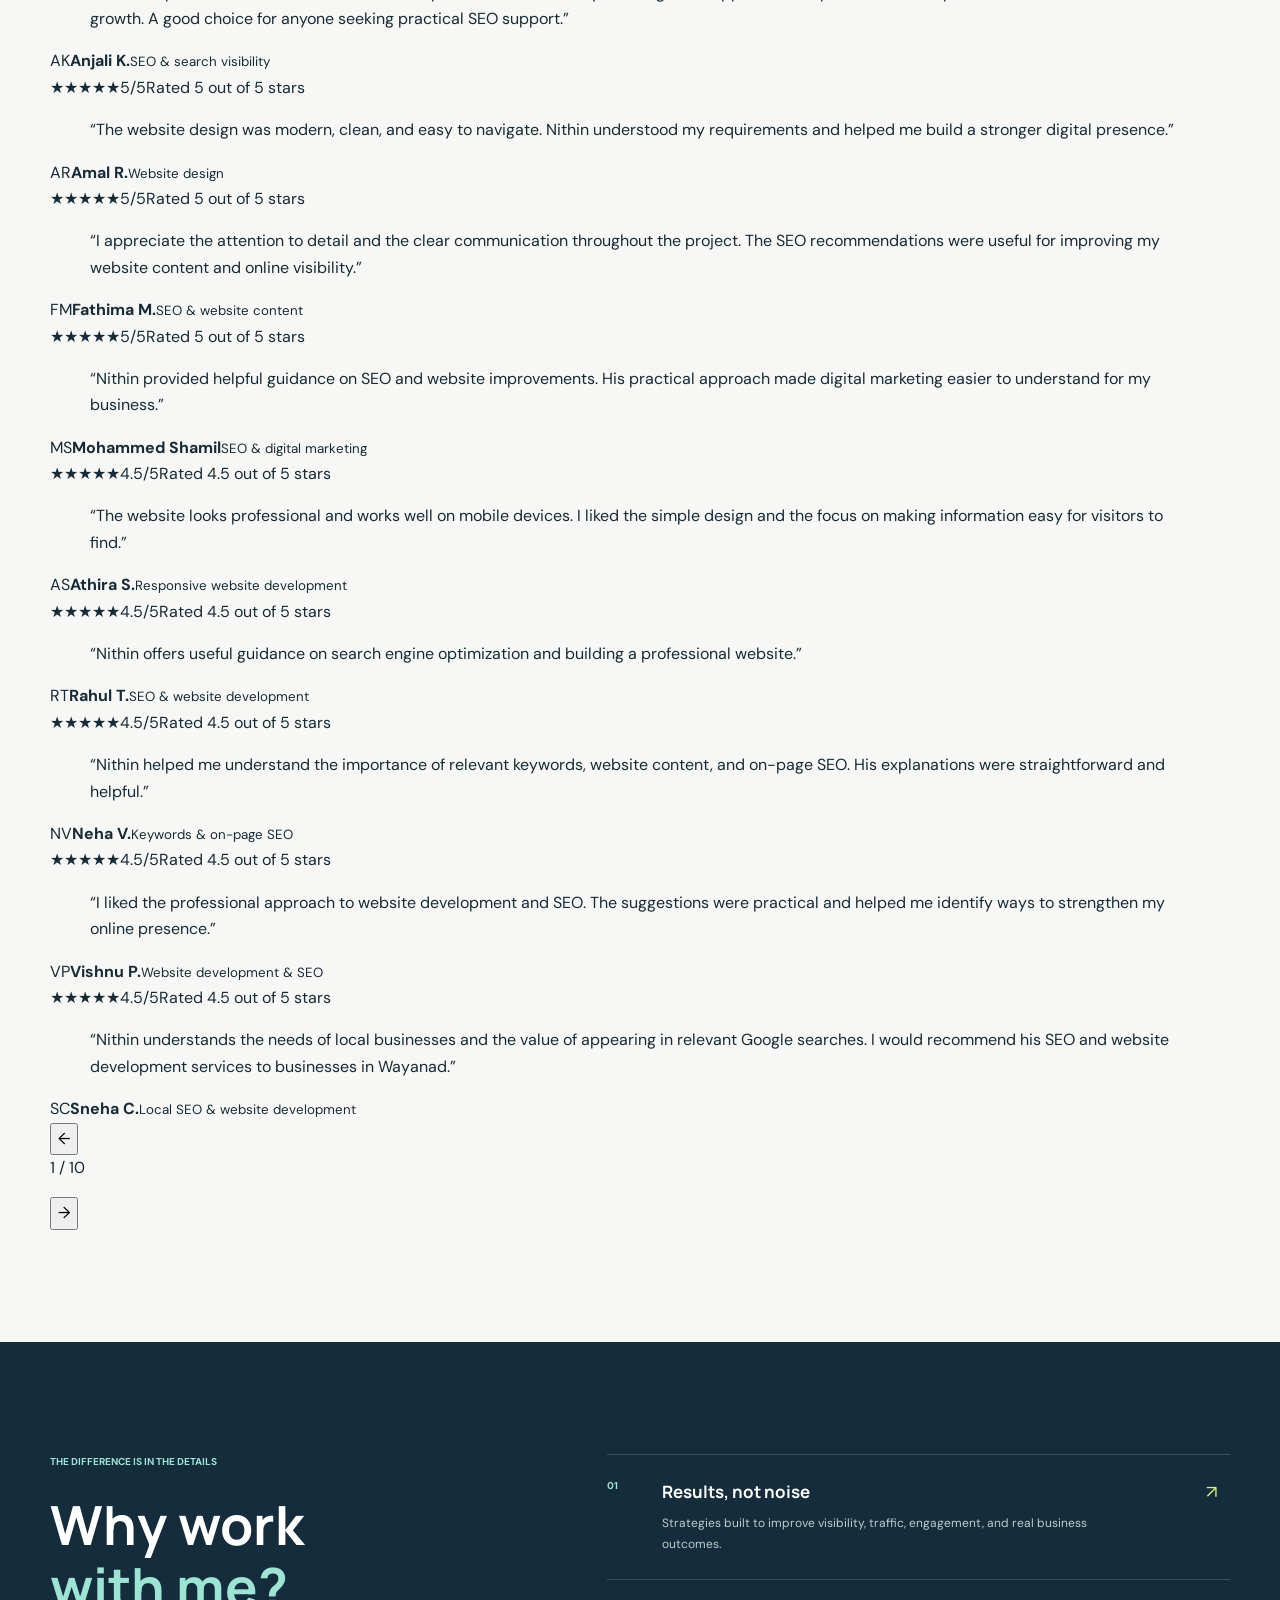
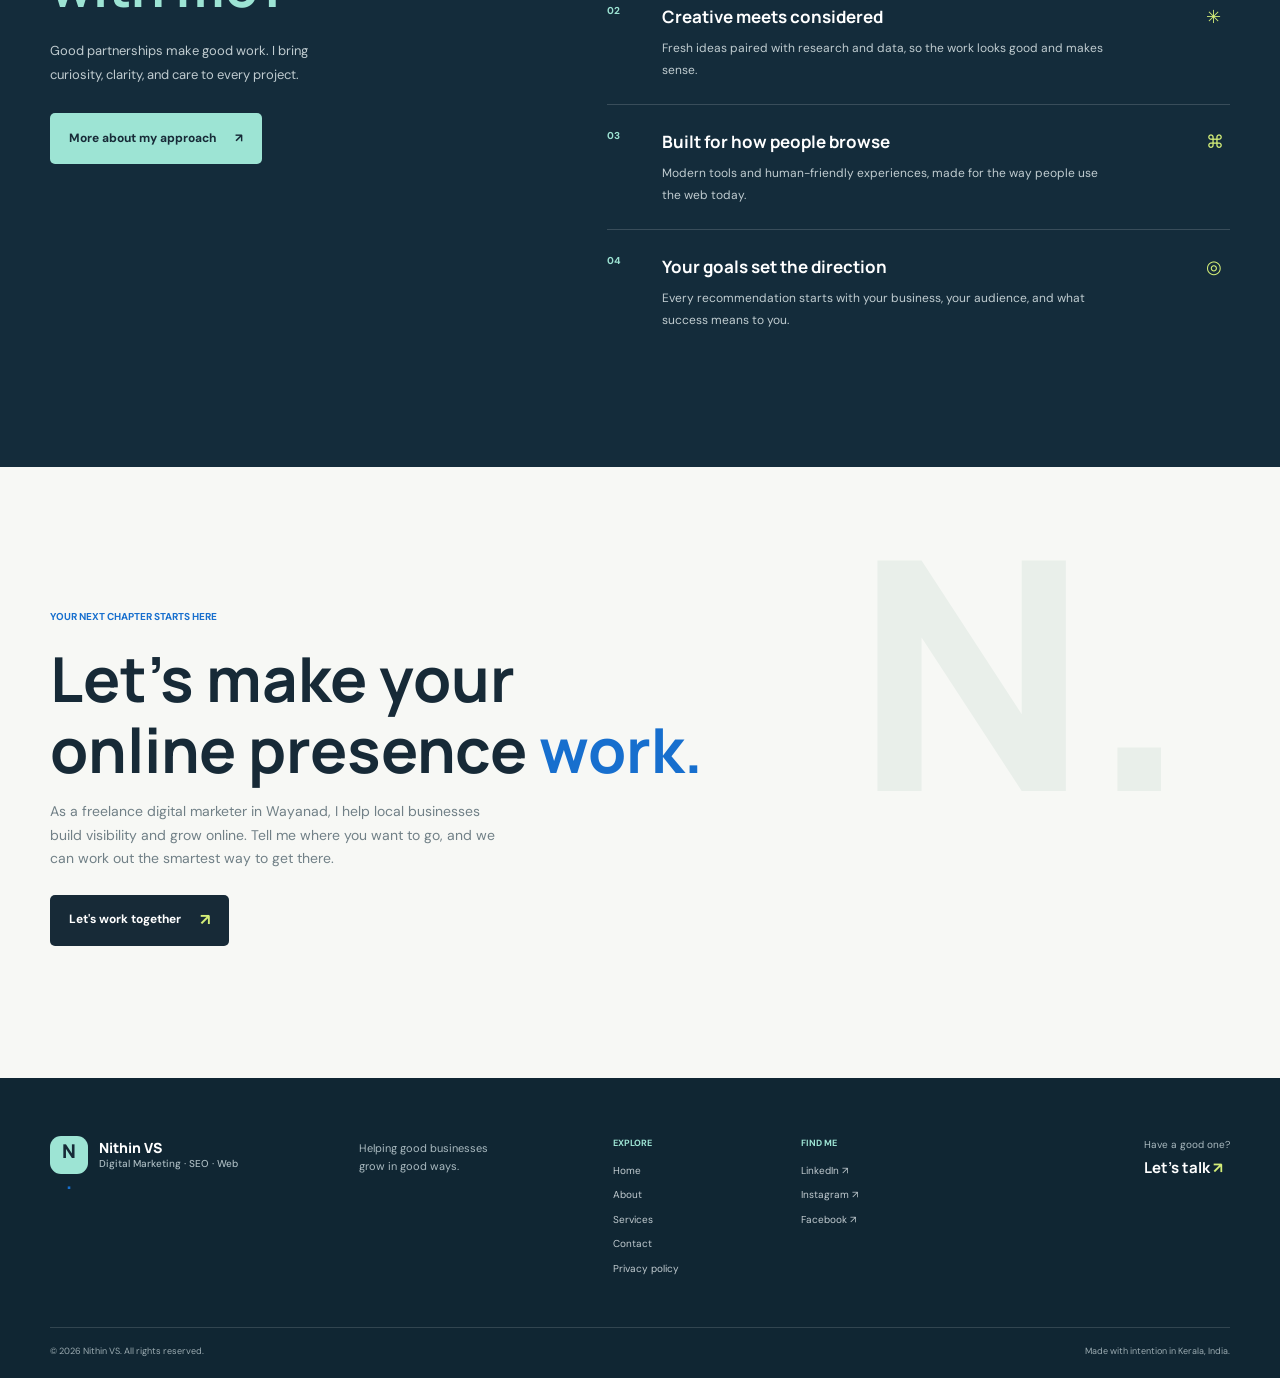
==== commit 6d6d920f: "Add files via upload" ====
--- a/index.html
+++ b/index.html
@@ -3,6 +3,7 @@
 <head>
   <meta name="google-site-verification" content="qTB7R3TXIHYe5iQnul20aMTaOvi-UaPKvjvcyQies5I" />
   <link rel="canonical" href="https://www.nithinvs.com/" />
+  <link rel="icon" href="favicon.svg" type="image/svg+xml">
   <!-- Google tag (gtag.js) -->
 <script async src="https://www.googletagmanager.com/gtag/js?id=G-806REWBB2K"></script>
 <script>
@@ -15,7 +16,7 @@
   <meta charset="utf-8">
   <meta name="viewport" content="width=device-width, initial-scale=1">
   <meta name="theme-color" content="#f7f8f5">
-  <meta name="description" content="Freelance Digital Marketer in Wayanad, Kerala. Nithin VS helps local businesses grow with SEO, local SEO, and modern website development.">
+  <meta name="description" content="Looking for a freelance digital marketer in Wayanad? Nithin VS helps local businesses grow with SEO, local SEO, and modern website development.">
   <title>Freelance Digital Marketer in Wayanad | Nithin VS</title>
   <meta property="og:type" content="website">
   <meta property="og:title" content="Freelance Digital Marketer in Wayanad | Nithin VS">
@@ -94,13 +95,13 @@
             <p class="eyebrow eyebrow-dark">Digital marketing services in Wayanad</p>
             <h2>Be easier to find.<br><span class="accent-word">Grow with confidence.</span></h2>
           </div>
-          <p>Looking for a freelance digital marketer in Wayanad? I help businesses improve local search visibility, reach customers across Wayanad and Kerala, and create a professional website that makes it easy for people to learn about your services and get in touch.</p>
+          <p>As a freelance digital marketer in Wayanad, I help businesses improve local search visibility across Wayanad and Kerala, and create professional websites that make it easy for people to learn about your services and get in touch.</p>
         </div>
       </div>
     </section>
 
     <section class="intro-section section-pad">
-      <div class="page-wrap intro-grid reveal"><p class="eyebrow eyebrow-dark">A little about what I do</p><div><h2>Local expertise.<br><span class="accent-word">Digital reach.</span></h2><p class="body-large">I'm <strong>Nithin VS</strong>, a Wayanad-based freelance SEO specialist. I help local businesses get found through search and create modern websites that turn visits into meaningful enquiries.</p><a class="text-link" href="about.html">Get to know me <span aria-hidden="true">→</span></a></div><div class="intro-aside"><span class="aside-symbol" aria-hidden="true">✳</span><p>Practical SEO and web solutions, shaped around your business and your customers.</p></div></div>
+      <div class="page-wrap intro-grid reveal"><p class="eyebrow eyebrow-dark">A little about what I do</p><div><h2>Local expertise.<br><span class="accent-word">Digital reach.</span></h2><p class="body-large">As a freelance digital marketer in Wayanad, I help local businesses get found through search and create modern websites that turn visits into meaningful enquiries.</p><a class="text-link" href="about.html">Get to know me <span aria-hidden="true">→</span></a></div><div class="intro-aside"><span class="aside-symbol" aria-hidden="true">✳</span><p>Practical SEO and web solutions, shaped around your business and your customers.</p></div></div>
     </section>
 
     <section class="expertise-section section-pad page-wrap">
@@ -108,6 +109,79 @@
       <div class="expertise-grid">
         <a class="expertise-card reveal" href="services.html#seo"><span class="card-number">01</span><span class="service-icon icon-search" aria-hidden="true">⌕</span><h3>Search engine optimization</h3><p>Work with a freelance digital marketer in Wayanad to improve search visibility and help more people find your business.</p><span class="card-arrow" aria-hidden="true">↗</span></a>
         <a class="expertise-card reveal" href="services.html#web-development"><span class="card-number">02</span><span class="service-icon icon-web" aria-hidden="true">⌘</span><h3>Website development</h3><p>Build a fast, responsive website that works across devices.</p><span class="card-arrow" aria-hidden="true">↗</span></a>
+      </div>
+    </section>
+
+    <section class="testimonials-section section-pad" aria-labelledby="testimonials-title">
+      <div class="page-wrap">
+        <div class="section-heading reveal">
+          <div>
+            <p class="eyebrow">Client feedback</p>
+            <h2 id="testimonials-title">Good work.<br><span class="accent-word">Good words.</span></h2>
+          </div>
+          <p>Explore client feedback on SEO, website development, and digital marketing.</p>
+        </div>
+        <div class="testimonial-carousel reveal" id="testimonial-carousel" role="region" aria-roledescription="carousel" aria-label="Customer testimonials">
+          <div class="testimonial-viewport">
+            <div class="testimonial-track">
+              <article class="testimonial-card" role="group" aria-roledescription="slide" aria-label="1 of 10">
+                <div class="testimonial-rating"><span class="rating-stars" aria-hidden="true">★★★★★</span><span>5/5</span><span class="visually-hidden">Rated 5 out of 5 stars</span></div>
+                <blockquote>“I had a great experience working with Nithin for website development and SEO. He helped improve my online presence and explained everything clearly. I would recommend him to businesses looking for digital marketing support.”</blockquote>
+                <div class="testimonial-author"><span class="testimonial-avatar" aria-hidden="true">AP</span><span><strong>Arjun P.</strong><small>Website development &amp; SEO</small></span></div>
+              </article>
+              <article class="testimonial-card" role="group" aria-roledescription="slide" aria-label="2 of 10" aria-hidden="true">
+                <div class="testimonial-rating"><span class="rating-stars" aria-hidden="true">★★★★★</span><span>5/5</span><span class="visually-hidden">Rated 5 out of 5 stars</span></div>
+                <blockquote>“Nithin helped me understand how SEO can improve website visibility on Google. His approach was professional, simple, and focused on business growth. A good choice for anyone seeking practical SEO support.”</blockquote>
+                <div class="testimonial-author"><span class="testimonial-avatar" aria-hidden="true">AK</span><span><strong>Anjali K.</strong><small>SEO &amp; search visibility</small></span></div>
+              </article>
+              <article class="testimonial-card" role="group" aria-roledescription="slide" aria-label="3 of 10" aria-hidden="true">
+                <div class="testimonial-rating"><span class="rating-stars" aria-hidden="true">★★★★★</span><span>5/5</span><span class="visually-hidden">Rated 5 out of 5 stars</span></div>
+                <blockquote>“The website design was modern, clean, and easy to navigate. Nithin understood my requirements and helped me build a stronger digital presence.”</blockquote>
+                <div class="testimonial-author"><span class="testimonial-avatar" aria-hidden="true">AR</span><span><strong>Amal R.</strong><small>Website design</small></span></div>
+              </article>
+              <article class="testimonial-card" role="group" aria-roledescription="slide" aria-label="4 of 10" aria-hidden="true">
+                <div class="testimonial-rating"><span class="rating-stars" aria-hidden="true">★★★★★</span><span>5/5</span><span class="visually-hidden">Rated 5 out of 5 stars</span></div>
+                <blockquote>“I appreciate the attention to detail and the clear communication throughout the project. The SEO recommendations were useful for improving my website content and online visibility.”</blockquote>
+                <div class="testimonial-author"><span class="testimonial-avatar" aria-hidden="true">FM</span><span><strong>Fathima M.</strong><small>SEO &amp; website content</small></span></div>
+              </article>
+              <article class="testimonial-card" role="group" aria-roledescription="slide" aria-label="5 of 10" aria-hidden="true">
+                <div class="testimonial-rating"><span class="rating-stars" aria-hidden="true">★★★★★</span><span>5/5</span><span class="visually-hidden">Rated 5 out of 5 stars</span></div>
+                <blockquote>“Nithin provided helpful guidance on SEO and website improvements. His practical approach made digital marketing easier to understand for my business.”</blockquote>
+                <div class="testimonial-author"><span class="testimonial-avatar" aria-hidden="true">MS</span><span><strong>Mohammed Shamil</strong><small>SEO &amp; digital marketing</small></span></div>
+              </article>
+              <article class="testimonial-card" role="group" aria-roledescription="slide" aria-label="6 of 10" aria-hidden="true">
+                <div class="testimonial-rating"><span class="rating-stars" aria-hidden="true">★★★★<span>★</span></span><span>4.5/5</span><span class="visually-hidden">Rated 4.5 out of 5 stars</span></div>
+                <blockquote>“The website looks professional and works well on mobile devices. I liked the simple design and the focus on making information easy for visitors to find.”</blockquote>
+                <div class="testimonial-author"><span class="testimonial-avatar" aria-hidden="true">AS</span><span><strong>Athira S.</strong><small>Responsive website development</small></span></div>
+              </article>
+              <article class="testimonial-card" role="group" aria-roledescription="slide" aria-label="7 of 10" aria-hidden="true">
+                <div class="testimonial-rating"><span class="rating-stars" aria-hidden="true">★★★★<span>★</span></span><span>4.5/5</span><span class="visually-hidden">Rated 4.5 out of 5 stars</span></div>
+                <blockquote>“Nithin offers useful guidance on search engine optimization and building a professional website.”</blockquote>
+                <div class="testimonial-author"><span class="testimonial-avatar" aria-hidden="true">RT</span><span><strong>Rahul T.</strong><small>SEO &amp; website development</small></span></div>
+              </article>
+              <article class="testimonial-card" role="group" aria-roledescription="slide" aria-label="8 of 10" aria-hidden="true">
+                <div class="testimonial-rating"><span class="rating-stars" aria-hidden="true">★★★★<span>★</span></span><span>4.5/5</span><span class="visually-hidden">Rated 4.5 out of 5 stars</span></div>
+                <blockquote>“Nithin helped me understand the importance of relevant keywords, website content, and on-page SEO. His explanations were straightforward and helpful.”</blockquote>
+                <div class="testimonial-author"><span class="testimonial-avatar" aria-hidden="true">NV</span><span><strong>Neha V.</strong><small>Keywords &amp; on-page SEO</small></span></div>
+              </article>
+              <article class="testimonial-card" role="group" aria-roledescription="slide" aria-label="9 of 10" aria-hidden="true">
+                <div class="testimonial-rating"><span class="rating-stars" aria-hidden="true">★★★★<span>★</span></span><span>4.5/5</span><span class="visually-hidden">Rated 4.5 out of 5 stars</span></div>
+                <blockquote>“I liked the professional approach to website development and SEO. The suggestions were practical and helped me identify ways to strengthen my online presence.”</blockquote>
+                <div class="testimonial-author"><span class="testimonial-avatar" aria-hidden="true">VP</span><span><strong>Vishnu P.</strong><small>Website development &amp; SEO</small></span></div>
+              </article>
+              <article class="testimonial-card" role="group" aria-roledescription="slide" aria-label="10 of 10" aria-hidden="true">
+                <div class="testimonial-rating"><span class="rating-stars" aria-hidden="true">★★★★<span>★</span></span><span>4.5/5</span><span class="visually-hidden">Rated 4.5 out of 5 stars</span></div>
+                <blockquote>“Nithin understands the needs of local businesses and the value of appearing in relevant Google searches. I would recommend his SEO and website development services to businesses in Wayanad.”</blockquote>
+                <div class="testimonial-author"><span class="testimonial-avatar" aria-hidden="true">SC</span><span><strong>Sneha C.</strong><small>Local SEO &amp; website development</small></span></div>
+              </article>
+            </div>
+          </div>
+          <div class="testimonial-controls">
+            <button class="testimonial-arrow" type="button" data-testimonial-previous aria-label="Previous testimonial">←</button>
+            <p class="testimonial-count" aria-live="polite" aria-atomic="true"><span data-testimonial-current>1</span> <span aria-hidden="true">/</span> <span data-testimonial-total>10</span></p>
+            <button class="testimonial-arrow" type="button" data-testimonial-next aria-label="Next testimonial">→</button>
+          </div>
+        </div>
       </div>
     </section>
 
